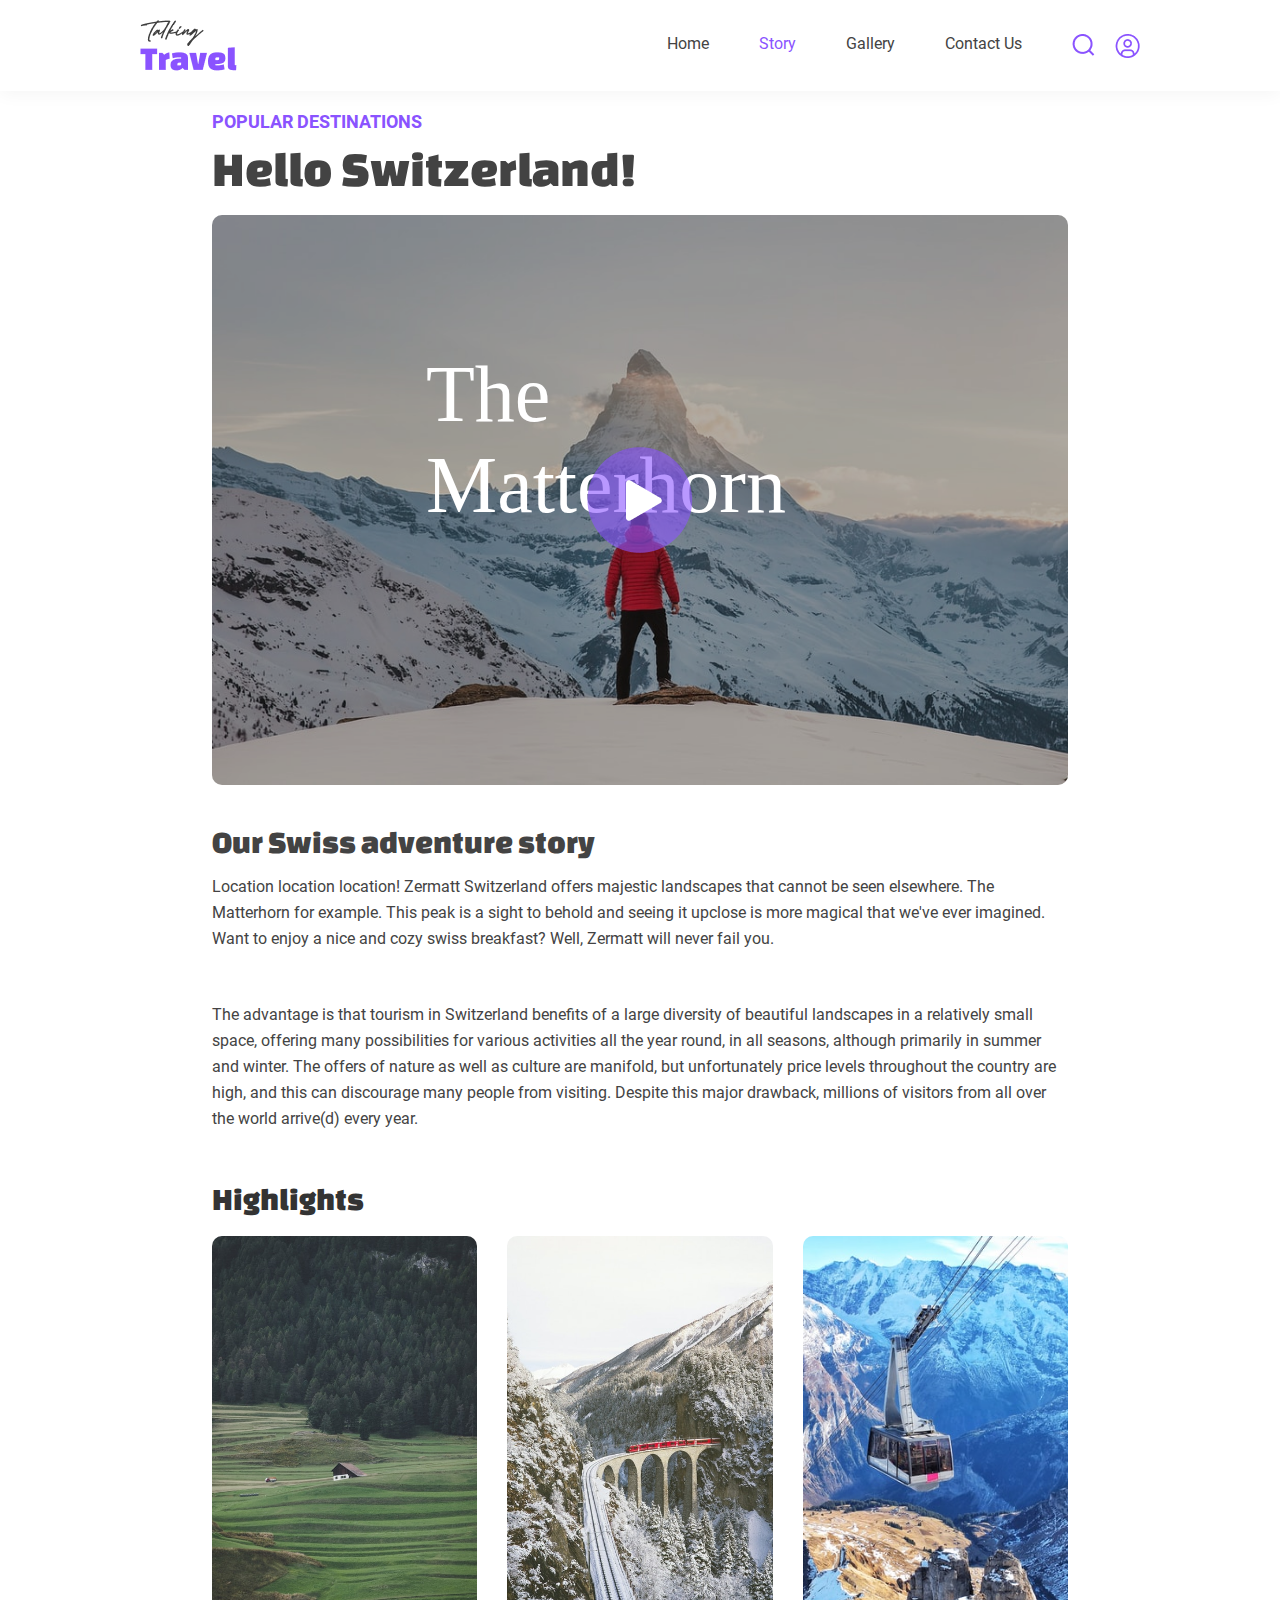
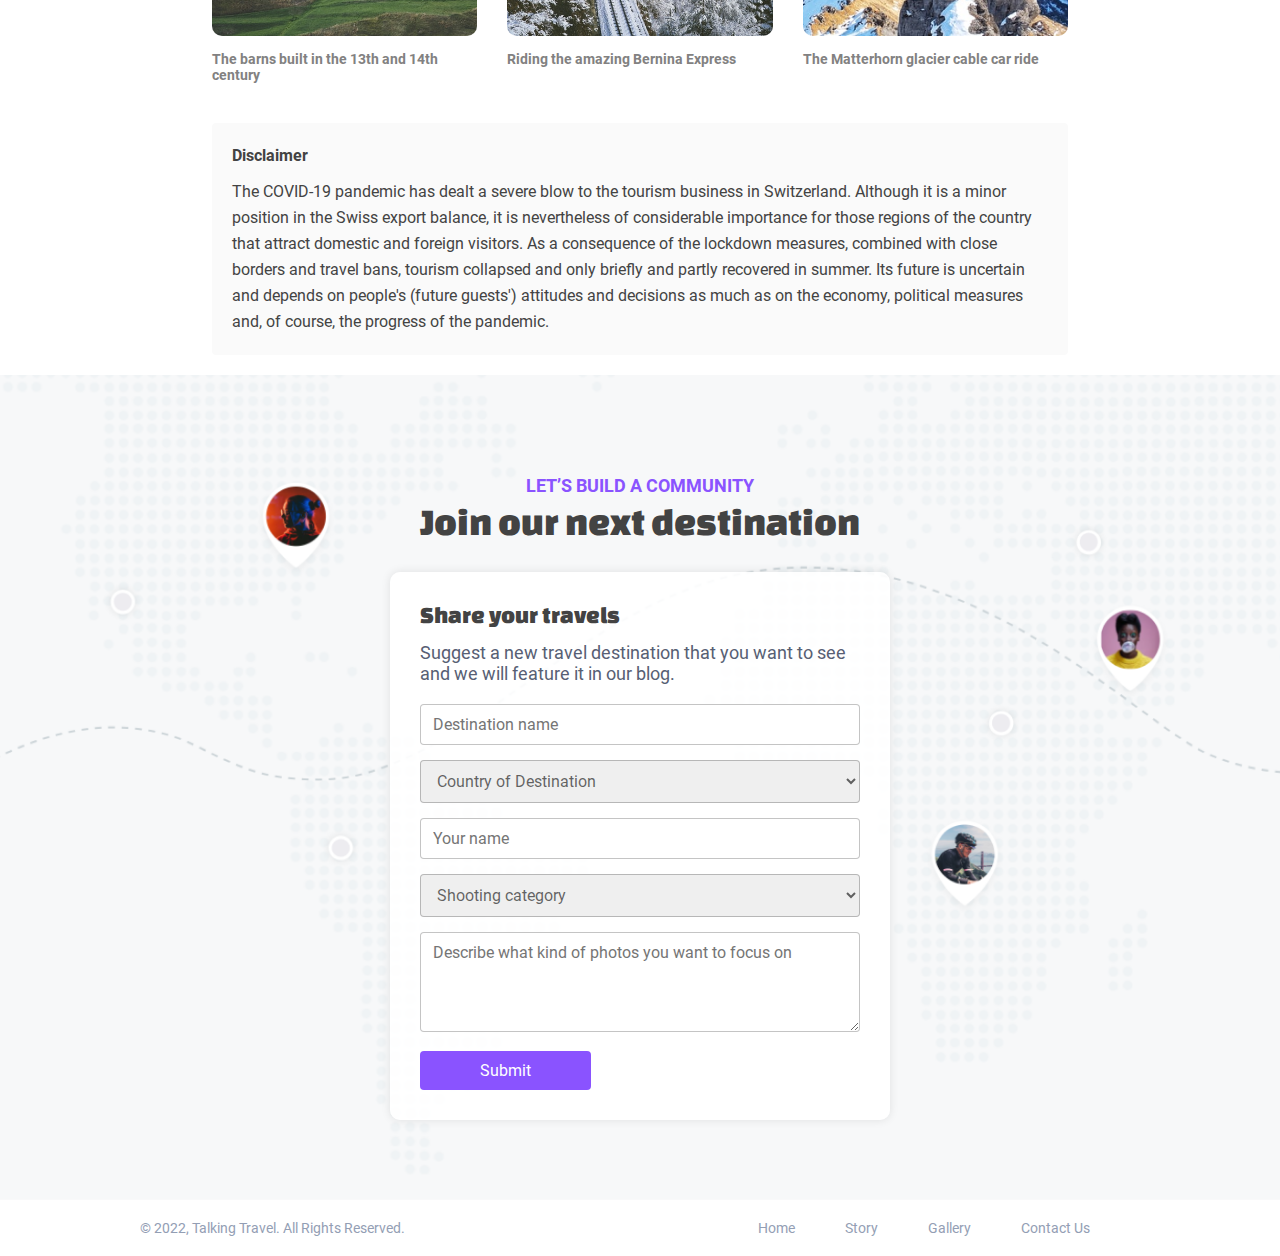
==== pages/story-page.html @ 0d0625f6 "add highlights section, conclusion text section" ====
<!DOCTYPE html>
<html lang="en">
<head>
    <meta charset="UTF-8">
    <meta name="viewport" content="width=device-width, initial-scale=1.0">
    <title>Story Page</title>
    <link rel="stylesheet" href="../src/styles/reset.css">
    <link rel="stylesheet" href="../src/styles/base.css">
    <link rel="stylesheet" href="../src/fonts/black_signature/black_signature.css">
    <link rel="stylesheet" href="../src/fonts/changa_one/changa_one.css">
    <link rel="stylesheet" href="../src/fonts/roboto/roboto.css">
    <link rel="stylesheet" href="../src/styles/header.css">
    <link rel="stylesheet" href="../src/styles/footer.css">
    <link rel="stylesheet" href="../src/styles/share-section.css">
    <link rel="stylesheet" href="../src/styles/story.css">
</head>
<body>
    <header class="header">
        <div class="container">
            <div class="header-row">
                <div class="header-logo">
                    <div><img src="../src/images/header/first_part_logo.png"></div>
                    <div><img src="../src/images/header/second_part_logo.png"></div>
                </div>
                <nav class="header-nav">
                    <ul>    
                        <li class="nav-item"><a href="/pages/index.html">Home</a></li>
                        <li class="nav-item"><a href="/pages/story-page.html"><span>Story</span></a></li>
                        <li class="nav-item"><a href="#">Gallery</a></li>
                        <li class="nav-item"><a href="#">Contact Us</a></li>
                        <li class="icon-item"><a href="#"><img src="../src/images/header/search_icon.png"></a></li>
                        <li class="icon-item"><a href="#"><img src="../src/images/header/profile_icon.png"></a></li>
                    </ul>
                </nav>
            </div>
        </div>
    </header>
    <div class="story-section">
        <div class="hero-header">
            <div class="hero-subtitle">POPULAR DESTINATIONS</div>
            <div class="hero-title">Hello Switzerland!</div>
        </div>
        <div class="main-image-container">
            <img src="/src/images/story/hero_photo.jfif">
            <div class="overlay">
                <div class="overlay-text">The Matterhorn</div>
                <div class="play-button">
                    <img src="/src/images/story/play_button.png">
                </div>
            </div>
        </div>
        <div class="story-content">
            <div class="story-content-title">Our Swiss adventure story</div>
            <div class="story-content-text">Location location location! Zermatt Switzerland offers majestic landscapes that cannot be seen elsewhere. The Matterhorn for example. This peak is a sight to behold and seeing it upclose is more magical that we've ever imagined. Want to enjoy a nice and cozy swiss breakfast? Well, Zermatt will never fail you.</div>
        </div>
        <div class="text-block">
            <p>The advantage is that tourism in Switzerland benefits of a large diversity of beautiful landscapes in a relatively small space, offering many possibilities for various activities all the year round, in all seasons, although primarily in summer and winter. The offers of nature as well as culture are manifold, but unfortunately price levels throughout the country are high, and this can discourage many people from visiting. Despite this major drawback, millions of visitors from all over the world arrive(d) every year.</p>
        </div>
        <div class="highlights-section">
            <div class="highlights-title">Highlights</div>
            <div class="highlight-images">
                <div class="highlight-column">
                    <img src="/src/images/story/highlight_1.jfif">
                    <div class="highlight-column-text">The barns built in the 13th and 14th century</div>
                </div>
                <div class="highlight-column">
                    <img src="/src/images/story/highlight_2.jfif">
                    <div class="highlight-column-text">Riding the amazing Bernina Express</div>
                </div>
                <div class="highlight-column">
                    <img src="/src/images/story/highlight_3.jfif">
                    <div class="highlight-column-text">The Matterhorn glacier cable car ride</div>
                </div>
            </div>
        </div>
        <div class="disclaimer-section">
            <div class="disclaimer-title">Disclaimer</div>
            <div class="disclaimer-text">The COVID-19 pandemic has dealt a severe blow to the tourism business in Switzerland. Although it is a minor position in the Swiss export balance, it is nevertheless of considerable importance for those regions of the country that attract domestic and foreign visitors. As a consequence of the lockdown measures, combined with close borders and travel bans, tourism collapsed and only briefly and partly recovered in summer. Its future is uncertain and depends on people's (future guests') attitudes and decisions as much as on the economy, political measures and, of course, the progress of the pandemic.</div>
        </div>
    </div>
    <div class="share-section">
        <div class="share-form-header">
            <div class="share-form-header-subtext">LET’S BUILD A COMMUNITY</div>
            <div class="share-form-header-title">Join our next destination</div>
        </div>
        <div class="share-container">
            <div class="share-form-text">
                <div class="share-form-text-share">Share your travels</div>
                <div class="share-form-text-suggest">Suggest a new travel destination that you want to see and we will feature it in our blog.</div>
            </div>
            <form class="share-form-fields">
                <div class="field">
                    <input type="text" placeholder="Destination name" required>
                </div>
                <div class="field">
                    <select required>
                        <option>Country of Destination</option>
                        <option>Russia</option>
                        <option>China</option>
                        <option>Kazakhstan</option>
                    </select>
                </div>
                <div class="field">
                    <input type="text" placeholder="Your name" required>
                </div>
                <div class="field">
                    <select required>
                        <option>Shooting category</option>
                        <option>Landscape</option>
                        <option>Architecture</option>
                        <option>Reportage</option>
                    </select>
                </div>
                <div class="field">
                    <textarea placeholder="Describe what kind of photos you want to focus on" required></textarea>
                </div>
                <div class="share-form-button">
                    <button type="submit">Submit</button>
                </div>
            </form>
        </div>
    </div> 
    <footer class="footer">
        <div class="container">
            <div class="footer-row">
                <div>© 2022, Talking Travel. All Rights Reserved.</div>
                <nav class="footer-nav">
                    <ul>
                        <li class="nav-item"><a href="/pages/index.html">Home</a></li>
                        <li class="nav-item"><a href="/pages/story-page.html">Story</a></li>
                        <li class="nav-item"><a href="#">Gallery</a></li>        
                        <li class="nav-item"><a href="#">Contact Us</a></li>
                    </ul>
                </nav>
            </div>
        </div>
    </footer>
</body>
</html>
---- src/styles/base.css ----
body {
    font-family: 'Roboto', sans-serif;
    font-weight: normal;
    font-size: 18px;
    color: #434343;
}

.none {
    display: none !important;
}

.visually-hidden {
    position: absolute;
    opacity: 0;
    visibility: hidden;
    width: 0px;
    height: 0px;
    display: block;
    margin-left: -10000px;
    background: transparent;
    font-size: 0;
}

.container {
    width: 100%;
    padding: 0px 140px;
}
---- src/fonts/black_signature/black_signature.css ----
@font-face {
    font-family: 'Black Signature PERSONAL USE ONLY';
    font-style: italic;
    font-weight: 400;
    src: local('Black Signature PERSONAL USE ONLY'), url('https://fonts.cdnfonts.com/s/65636/BlackSignaturePersonalUseOnlyRegular-DOyj1.woff') format('woff');
}
---- src/fonts/changa_one/changa_one.css ----
@font-face {
    font-family: 'ChangaOne';
    src: url("ChangaOne-Regular.ttf") format(truetype);
    font-weight: normal;
    font-style: normal;
}

@font-face {
    font-family: 'ChangaOne';
    src: url("ChangaOne-Italic.ttf") format(truetype);
    font-weight: normal;
    font-style: italic;
}
---- src/fonts/roboto/roboto.css ----
@font-face {
    font-family: 'Roboto';
    src: url("Roboto-Regular.ttf") format('opentype');
    font-weight: normal;
    font-style: normal;
}

@font-face {
    font-family: 'Roboto';
    src: url("Roboto-Bold.ttf") format('opentype');
    font-weight: 700;
    font-style: normal;
}

@font-face {
    font-family: 'Roboto';
    src: url("Roboto-Bold.ttf");
    font-weight: 400;
    font-style: italic;
}
---- src/styles/header.css ----
.header {
    padding: 20px 0px; 
    box-shadow: 0px 4px 16px 0px #0000000A;
}

.header-row {
    display: flex;
    align-items: center;
    font-size: 16px;
    justify-content: space-between;
}

.header-nav {
    display: flex;
}

.header-nav ul {
    display: flex;
}

.header-nav li.nav-item {
    margin-right: 50px;
    cursor: pointer;
}

.header-nav li.nav-item:last-of-type {
    margin-right: 0;
}

.header-nav li.nav-item span {
    color: #8A53FF;
}

.header-nav li.icon-item {
    margin-right: 20px;
    cursor: pointer;
}

.header-nav li.icon-item:last-of-type {
    margin-right: 0;
}
---- src/styles/footer.css ----
.footer {
    padding: 20px 0px; 
}

.footer-row {
    display: flex;
    align-items: center;
    justify-content: space-between;
    font-size: 14px;
    color: #939EB4;
}

.footer-nav {
    display: flex;
}

.footer-nav ul {
    display: flex;
}

.footer-nav li.nav-item {
    margin-right: 50px;
    cursor: pointer;
}

.header-nav li.nav-item:last-of-type {
    margin-right: 0;
}
---- src/styles/share-section.css ----
.share-section {
    background: url(../images/share/share_background.png);
    background-size: cover;
    display: flex;
    flex-direction: column;
    align-items: center;
    padding: 100px 0px 50px 0px;
    height: 825px;
    width: 100%;
}

.share-form-header {
    text-align: center;
    margin-bottom: 20px;
}

.share-form-header-subtext {
    font-family: Roboto;
    font-weight: 700;
    color: #8A53FF;
    font-size: 18px;
    margin-bottom: 5px;
}

.share-form-header-title {
    font-family: ChangaOne;
    font-size: 39px;
    margin-bottom: 10px;
}

.share-container {
    max-width: 500px;
    width: 100%;
    background: rgba(255, 255, 255, 0.9);
    padding: 30px;
    border-radius: 10px;
    box-shadow: 0px 0px 10px rgba(0, 0, 0, 0.1);
}

.share-form-text {
    margin-bottom: 20px;
    text-align: left;
}

.share-form-text-share {
    font-family: ChangaOne;
    font-weight: normal;
    font-size: 24px;
    margin-bottom: 15px;
}

.share-form-text-suggest {
    color: #576074;
}

.share-form-fields .field {
    margin-bottom: 15px;
}

.field input, .field select, .field textarea {
    width: 100%;
    padding: 10px 12px;
    border: 1px solid #0000003B;
    border-radius: 4px;
    font-size: 16px;
    color: #00000099;
    font-family: Roboto;
}

.field textarea {
    resize: vertical;
    height: 100px;
}

.share-form-button {
    align-self: last baseline;
    text-align: left;
}

.share-form-button button {
    background: #8A53FF;
    color: #FFF;
    font-size: 16px;
    padding: 10px 60px;
    border-radius: 4px;
    cursor: pointer;
}
---- src/styles/story.css ----
.story-section {
    max-width: 70%;
    margin: 0 auto;
    padding: 20px;
}

.hero-header {
    text-align: left;
    margin-bottom: 20px;
}

.hero-subtitle {
    color: #8A53FF;
    font-family: Roboto;
    font-size: 18px;
    font-weight: 700;
    margin-bottom: 10px;
}

.hero-title {
    font-size: 50px;
    font-family: ChangaOne;
}

.main-image-container {
    position: relative;
    margin-bottom: 40px;
}

.main-image-container img {
    width: 100%;
    border-radius: 10px;
}

.overlay {
    position: absolute;
    top: 0;
    left: 0;
    width: 100%;
    height: 100%;
    display: flex;
    justify-content: center;
    align-items: center;
    background-color: rgba(0, 0, 0, 0.3);
    border-radius: 10px;
}

.overlay-text {
    color: white;
    font-size: 80px;
    font-family: 'Black Signature PERSONAL USE ONLY';
    padding-bottom: 120px;
    position: absolute;
    top: 50%;
    left: 50%;
    transform: translate(-50%, -50%);
}

.play-button {
    position: absolute;
    top: 50%;
    left: 50%;
    transform: translate(-50%, -50%);
}

.story-content {
    margin-bottom: 20px;
}

.story-content-title {
    font-family: ChangaOne;
    font-size: 32px;
    margin-bottom: 15px;
}

.story-content-text {
    line-height: 26px;
    font-family: Roboto;
    font-size: 16px;
}

.disclaimer-section {
    background-color: #FAFAFA;
    font-family: Roboto;
    margin-top: 40px;
    line-height: 26px;
    padding: 20px;
    border-radius: 4px;
    font-size: 16px;
}

.disclaimer-title {
    padding-bottom: 10px;
    font-weight: 700;
}

.disclaimer-text {
    font-weight: normal;
}

.text-block {
    font-size: 16px;
    line-height: 26px;
    margin-bottom: 50px;
    margin-top: 50px;
}

.highlights-section {
    margin-bottom: 20px;
}

.highlights-title {
    font-family: ChangaOne;
    font-size: 32px;
    color: #333;
    margin-bottom: 20px;
}

.highlight-images {
    display: flex;
    gap: 30px;
}

.highlight {
    flex: 1;
    text-align: center;
}

.highlight-column {
    flex: 1;
}

.highlight-column img {
    width: 100%;
    height: 400px;
    object-fit: cover;
    border-radius: 10px;
}

.highlight-column-text {
    font-size: Roboto;
    font-weight: 400;
    font-size: 14px;
    font-style: italic;
    color: #828181;
    margin-top: 15px;
}
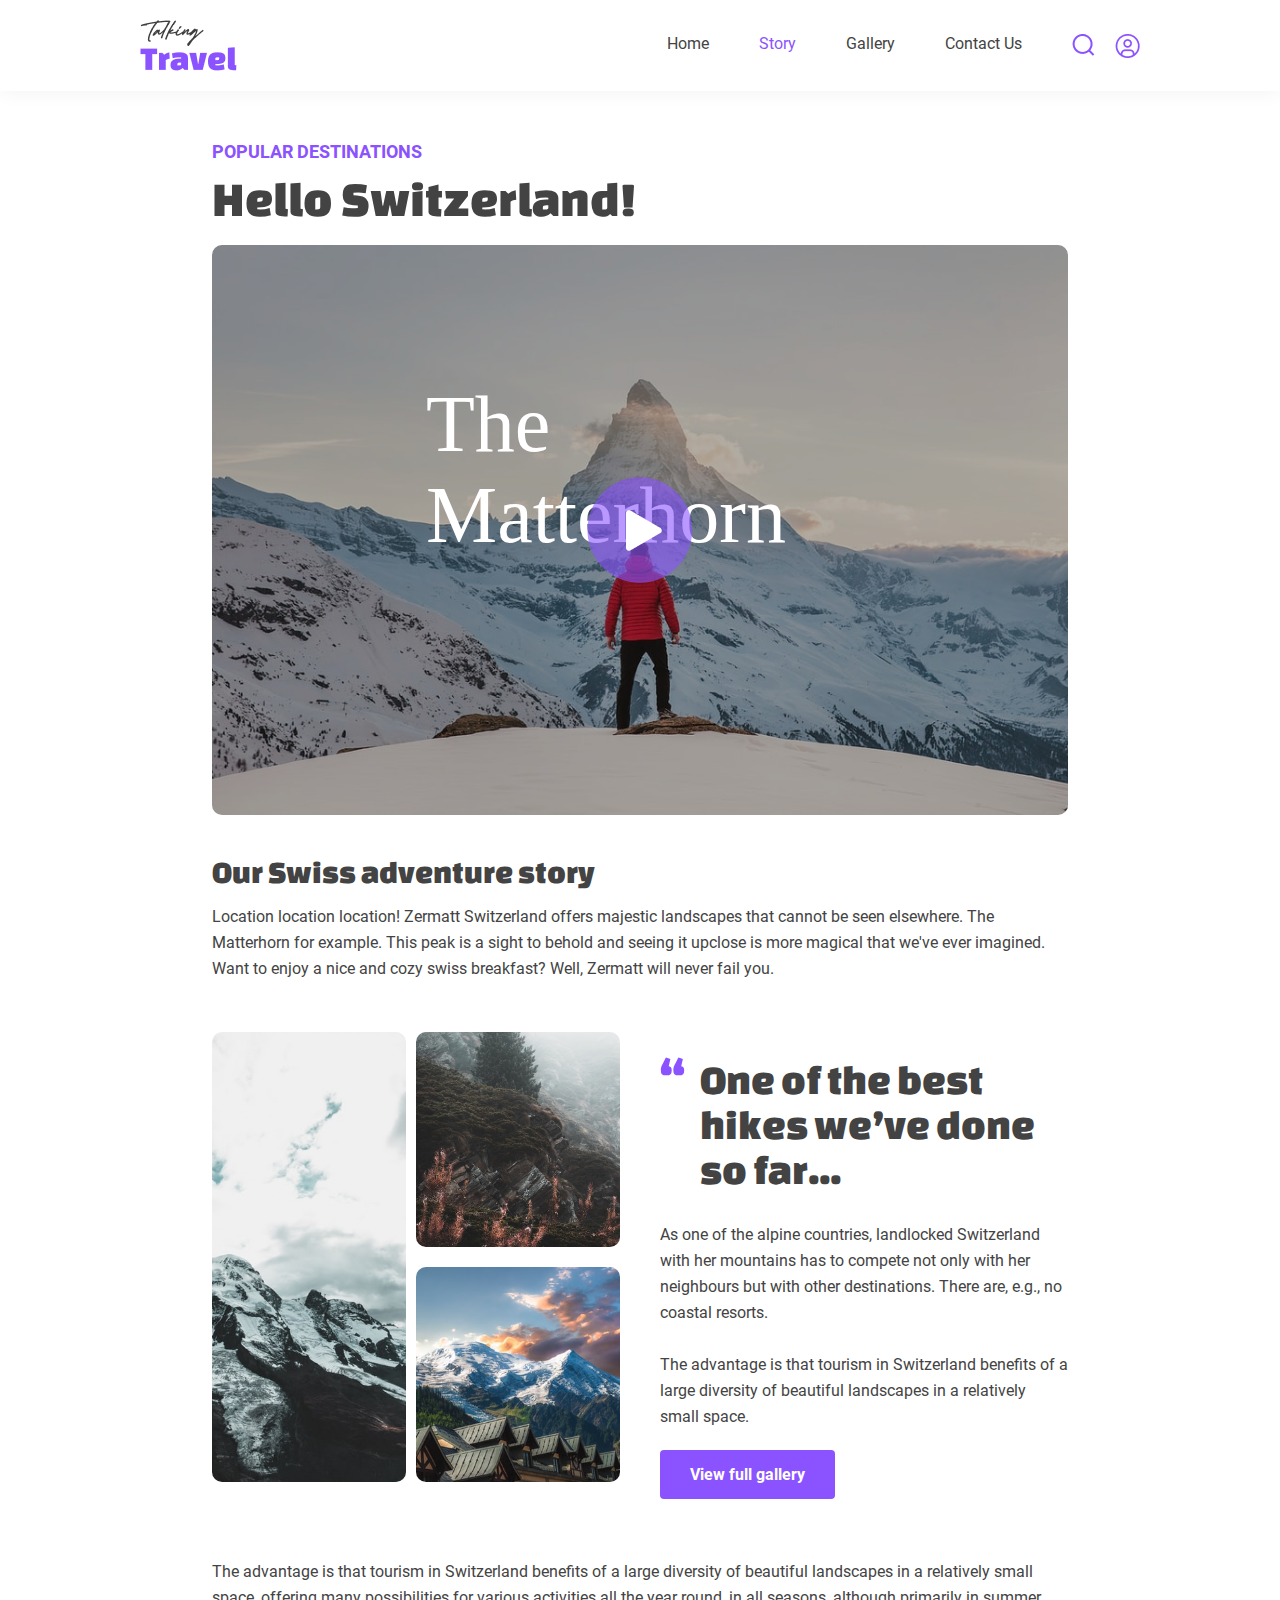
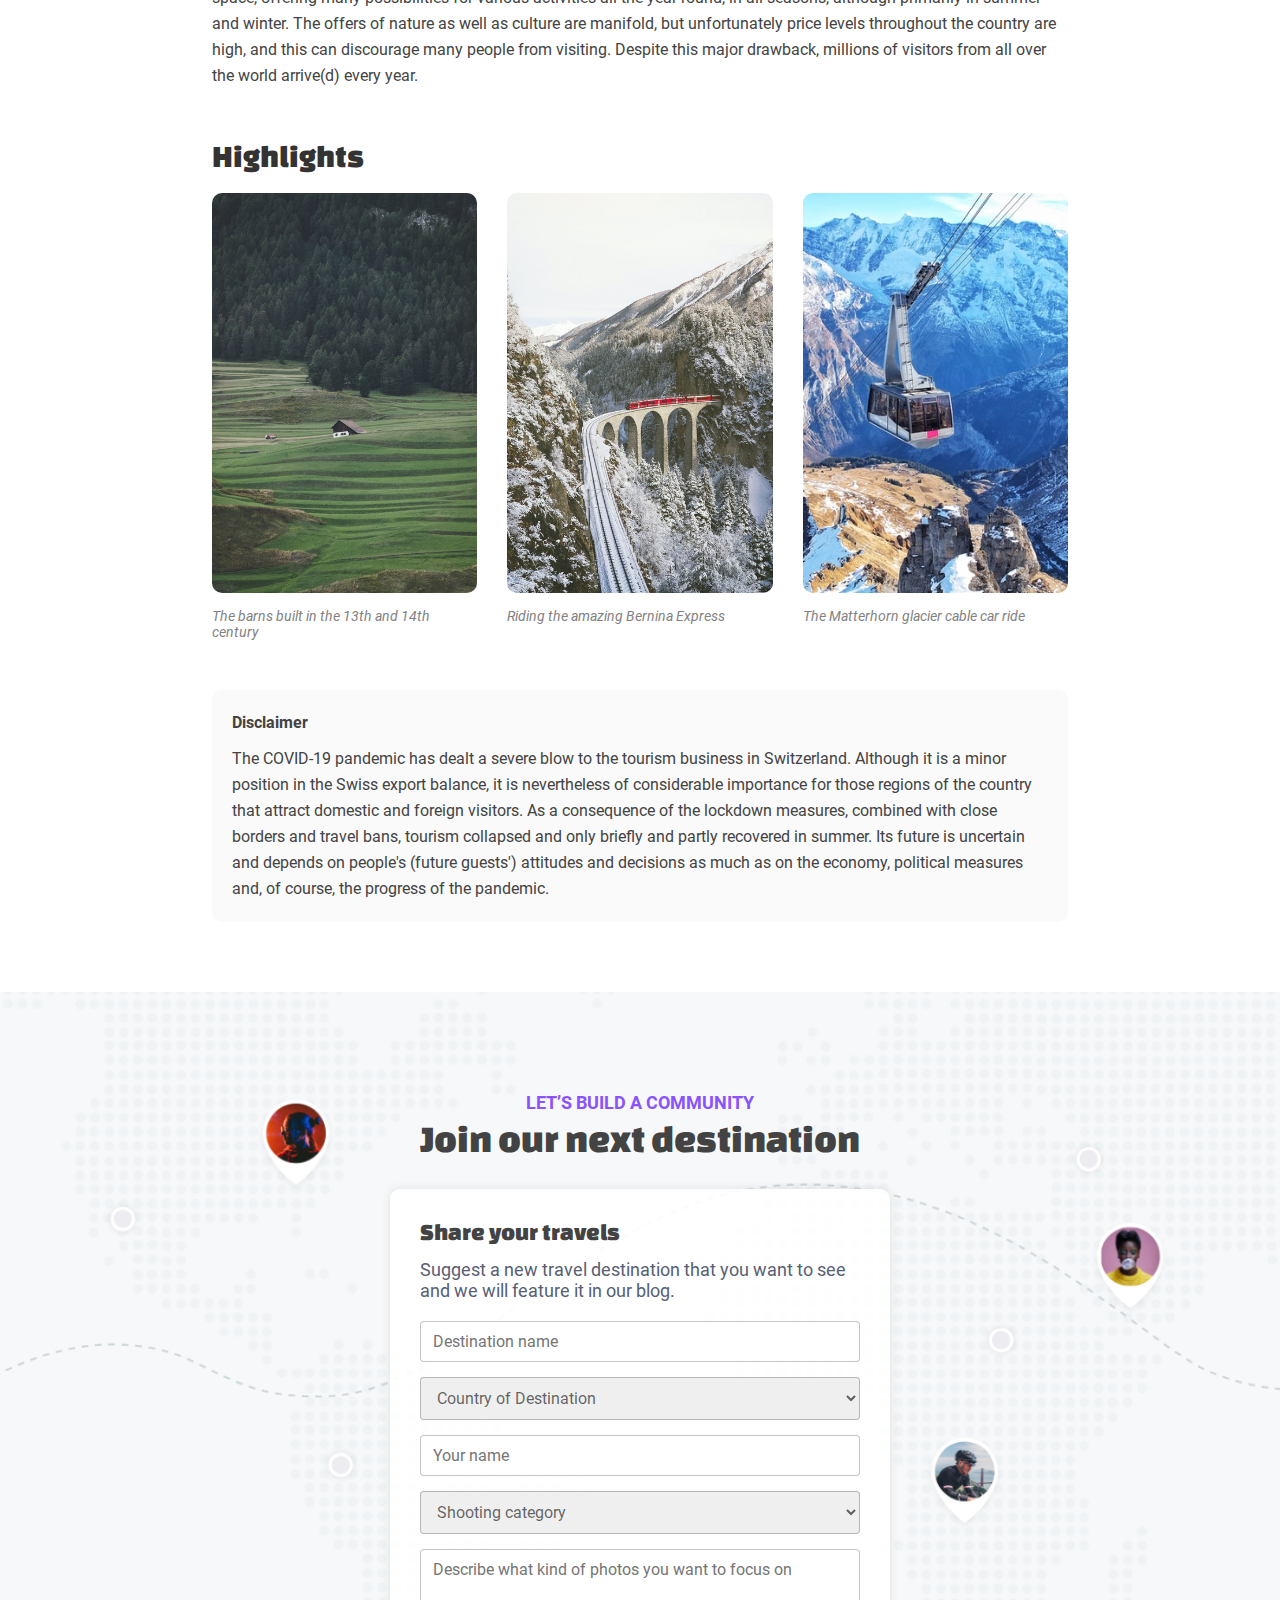
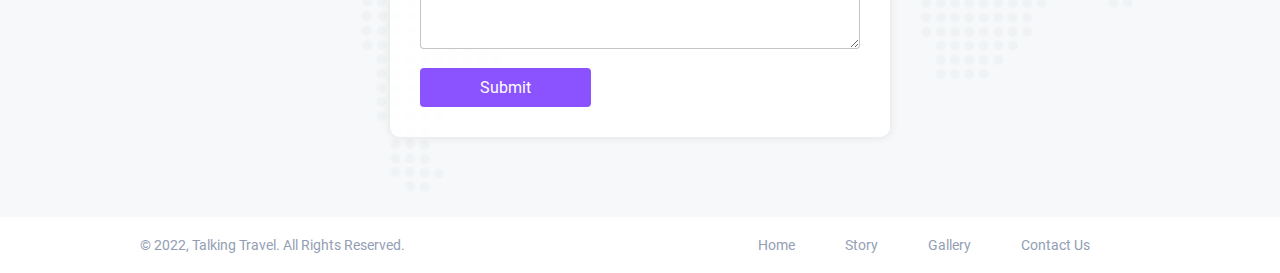
==== commit ffdbf295: "add callout section, remove extra fonts, rename tags" ====
--- a/pages/story-page.html
+++ b/pages/story-page.html
@@ -44,14 +44,40 @@
             <img src="/src/images/story/hero_photo.jfif">
             <div class="overlay">
                 <div class="overlay-text">The Matterhorn</div>
-                <div class="play-button">
+                <button class="play-button">
                     <img src="/src/images/story/play_button.png">
-                </div>
+                </button>
             </div>
         </div>
         <div class="story-content">
             <div class="story-content-title">Our Swiss adventure story</div>
             <div class="story-content-text">Location location location! Zermatt Switzerland offers majestic landscapes that cannot be seen elsewhere. The Matterhorn for example. This peak is a sight to behold and seeing it upclose is more magical that we've ever imagined. Want to enjoy a nice and cozy swiss breakfast? Well, Zermatt will never fail you.</div>
+        </div>
+        <div class="callout-section">
+            <div class="callout-images">
+                <div class="left-image callout-image">
+                    <img src="/src/images/story/winter_photo.jfif">
+                </div>
+                <div class="right-images">
+                    <div class="callout-image">
+                        <img src="/src/images/story/mountains_photo.jfif">
+                    </div>
+                    <div class="callout-image">
+                        <img src="/src/images/story/sunset_photo.jfif">
+                    </div>
+                </div>
+            </div>
+            <div class="callout-content">
+                <div class="callout-quote">
+                    One of the best hikes we’ve done so far...
+                </div>
+                <div class="callout-text">
+                    As one of the alpine countries, landlocked Switzerland with her mountains has to compete not only with her neighbours but with other destinations. There are, e.g., no coastal resorts.
+                    <br><br>
+                    The advantage is that tourism in Switzerland benefits of a large diversity of beautiful landscapes in a relatively small space.
+                </div>
+                <button class="callout-button">View full gallery</button>
+            </div>
         </div>
         <div class="text-block">
             <p>The advantage is that tourism in Switzerland benefits of a large diversity of beautiful landscapes in a relatively small space, offering many possibilities for various activities all the year round, in all seasons, although primarily in summer and winter. The offers of nature as well as culture are manifold, but unfortunately price levels throughout the country are high, and this can discourage many people from visiting. Despite this major drawback, millions of visitors from all over the world arrive(d) every year.</p>
--- a/src/fonts/roboto/roboto.css
+++ b/src/fonts/roboto/roboto.css
@@ -14,7 +14,7 @@
 
 @font-face {
     font-family: 'Roboto';
-    src: url("Roboto-Bold.ttf");
+    src: url("Roboto-Italic.ttf");
     font-weight: 400;
     font-style: italic;
 }--- a/src/styles/story.css
+++ b/src/styles/story.css
@@ -7,6 +7,7 @@
 .hero-header {
     text-align: left;
     margin-bottom: 20px;
+    margin-top: 30px;
 }
 
 .hero-subtitle {
@@ -58,6 +59,7 @@
 
 .play-button {
     position: absolute;
+    cursor: pointer;
     top: 50%;
     left: 50%;
     transform: translate(-50%, -50%);
@@ -82,10 +84,10 @@
 .disclaimer-section {
     background-color: #FAFAFA;
     font-family: Roboto;
-    margin-top: 40px;
+    margin: 50px 0px;
     line-height: 26px;
     padding: 20px;
-    border-radius: 4px;
+    border-radius: 10px;
     font-size: 16px;
 }
 
@@ -106,7 +108,7 @@
 }
 
 .highlights-section {
-    margin-bottom: 20px;
+    margin: 40px 0px 40px 0px;
 }
 
 .highlights-title {
@@ -145,3 +147,87 @@
     color: #828181;
     margin-top: 15px;
 }
+
+.callout-section {
+    display: flex;
+    justify-content: space-between;
+    align-items: flex-start;
+    margin-top: 50px;
+}
+
+.callout-images {
+    display: flex;
+    gap: 10px;
+    flex: 1;
+}
+
+.callout-images .left-image {
+    flex: 2;
+    border-radius: 10px;
+    overflow: hidden;
+    height: 450px; 
+}
+
+.callout-images .right-images {
+    display: flex;
+    flex-direction: column;
+    gap: 20px;
+    height: 450px;
+    width: 50%;
+}
+
+.callout-images .right-images .callout-image {
+    flex: 1;
+    border-radius: 10px;
+    overflow: hidden;
+}
+
+.callout-image img {
+    width: 100%;
+    height: 100%;
+    display: block;
+    object-fit: cover;
+}
+
+.callout-content {
+    margin: 25px 0px 10px 20px;
+    flex: 1;
+    margin-left: 40px;
+}
+
+.callout-quote {
+    margin: 0px 0px 30px 40px;
+    font-family: ChangaOne;
+    font-size: 42px;
+    color: #434343;
+    position: relative;
+}
+
+.callout-quote::before {
+    content: '“';
+    font-size: 50px;
+    color: #8A53FF;
+    position: absolute;
+    left: -40px;
+    top: -10px;
+}
+
+.callout-text {
+    font-family: Roboto;
+    font-size: 16px;
+    line-height: 26px;
+    color: #434343;
+    margin-bottom: 20px;
+}
+
+.callout-button {
+    padding: 15px 30px;
+    font-family: Roboto;
+    font-size: 16px;
+    font-weight: 700;
+    cursor: pointer;
+    color: #FFFFFF;
+    background-color: #8A53FF;
+    border: none;
+    border-radius: 4px;
+}